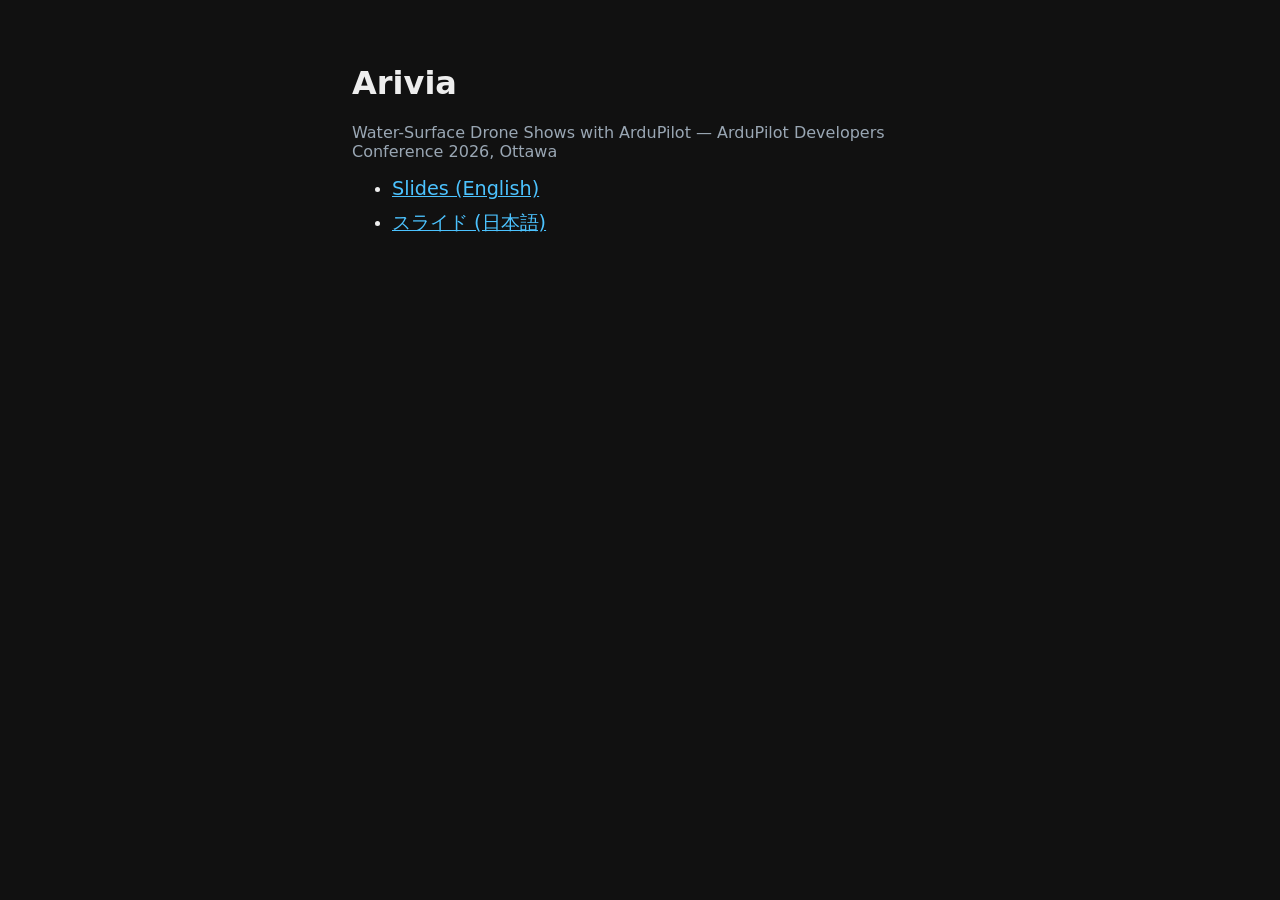
==== index.html @ e6fe4ad2 "Add APDC 2026 Arivia slides (EN/JA)" ====
<!doctype html>
<html lang="en">
<head>
<meta charset="utf-8">
<meta name="viewport" content="width=device-width, initial-scale=1">
<title>Arivia: Water-Surface Drone Shows with ArduPilot</title>
<style>
  body { font-family: system-ui, sans-serif; background:#111; color:#eee; max-width:36em; margin:4em auto; padding:0 1em; }
  a { color:#4cc3ff; font-size:1.2em; }
  li { margin:.6em 0; }
  p { color:#9aa7b4; }
</style>
</head>
<body>
<h1>Arivia</h1>
<p>Water-Surface Drone Shows with ArduPilot — ArduPilot Developers Conference 2026, Ottawa</p>
<ul>
  <li><a href="en/">Slides (English)</a></li>
  <li><a href="ja/">スライド (日本語)</a></li>
</ul>
</body>
</html>
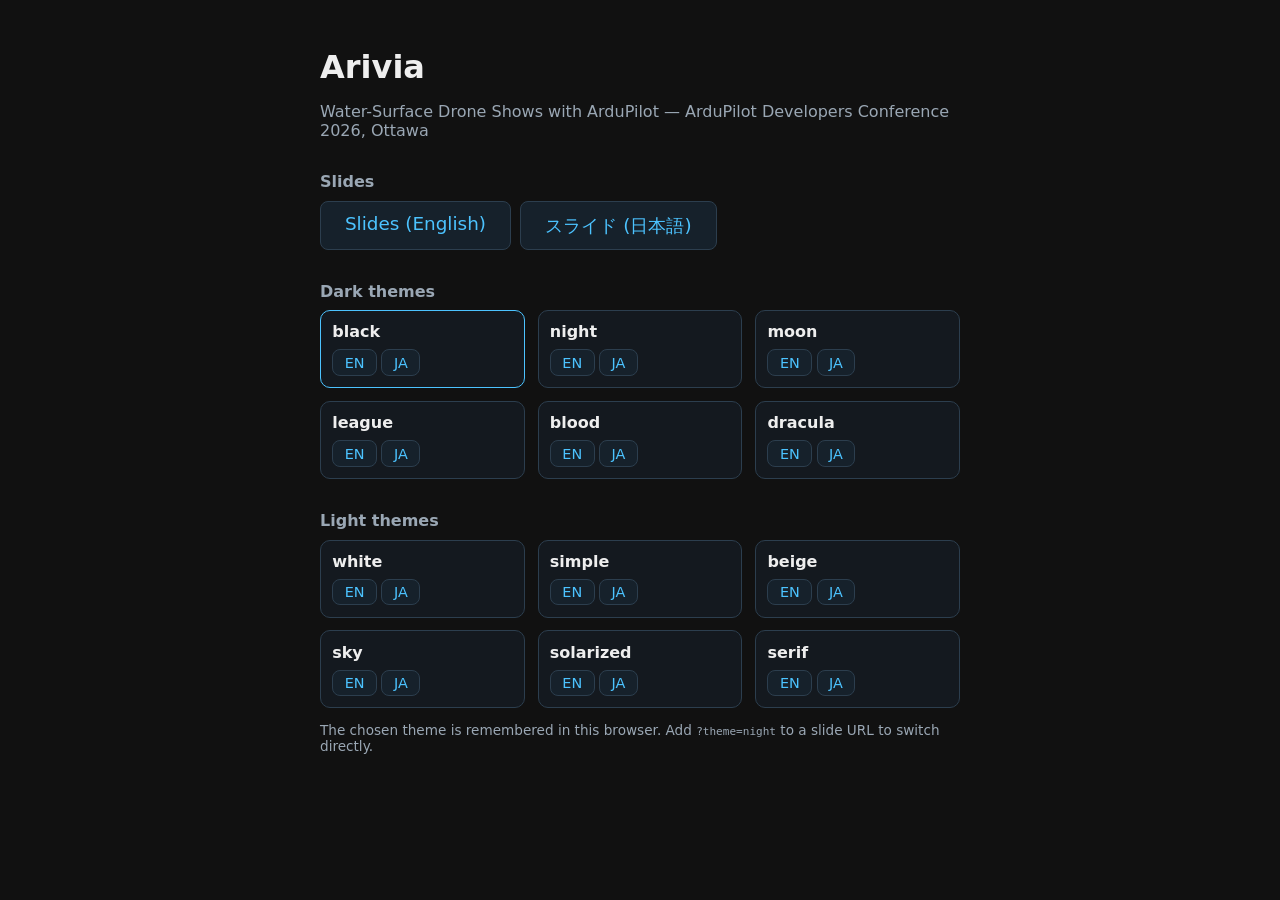
==== commit 10a2d0a9: "Add theme switcher: theme buttons on top page, ?theme= support in slides Co-Authored-By: Claude Sonn" ====
--- a/index.html
+++ b/index.html
@@ -5,18 +5,54 @@
 <meta name="viewport" content="width=device-width, initial-scale=1">
 <title>Arivia: Water-Surface Drone Shows with ArduPilot</title>
 <style>
-  body { font-family: system-ui, sans-serif; background:#111; color:#eee; max-width:36em; margin:4em auto; padding:0 1em; }
-  a { color:#4cc3ff; font-size:1.2em; }
-  li { margin:.6em 0; }
+  body { font-family: system-ui, sans-serif; background:#111; color:#eee; max-width:40em; margin:3em auto; padding:0 1em; }
+  h1 { margin-bottom:.2em; }
+  h2 { font-size:1em; color:#9aa7b4; font-weight:600; margin:2em 0 .6em; }
   p { color:#9aa7b4; }
+  .btn { display:inline-block; padding:.45em 1em; border-radius:8px; border:1px solid #2c3e4e; background:#16212b;
+         color:#4cc3ff; text-decoration:none; font-size:1em; }
+  .btn:hover, .btn:focus-visible { background:#1f3142; border-color:#4cc3ff; }
+  .btn.main { font-size:1.15em; padding:.6em 1.3em; }
+  .row { display:flex; flex-wrap:wrap; gap:.6em; }
+  .themes { display:grid; grid-template-columns:repeat(auto-fill, minmax(11em, 1fr)); gap:.8em; }
+  .card { border:1px solid #2c3e4e; border-radius:10px; padding:.7em; background:#14191f; }
+  .card b { display:block; margin-bottom:.5em; }
+  .card .btn { padding:.3em .8em; font-size:.9em; margin-right:.3em; }
+  .card.on { border-color:#4cc3ff; }
 </style>
 </head>
 <body>
 <h1>Arivia</h1>
 <p>Water-Surface Drone Shows with ArduPilot — ArduPilot Developers Conference 2026, Ottawa</p>
-<ul>
-  <li><a href="en/">Slides (English)</a></li>
-  <li><a href="ja/">スライド (日本語)</a></li>
-</ul>
+
+<h2>Slides</h2>
+<div class="row">
+  <a class="btn main" href="en/">Slides (English)</a>
+  <a class="btn main" href="ja/">スライド (日本語)</a>
+</div>
+
+<h2>Dark themes</h2>
+<div class="themes" id="dark"></div>
+<h2>Light themes</h2>
+<div class="themes" id="light"></div>
+<p style="font-size:.85em">The chosen theme is remembered in this browser. Add <code>?theme=night</code> to a slide URL to switch directly.</p>
+
+<script>
+  var T = { dark: ['black','night','moon','league','blood','dracula'],
+            light: ['white','simple','beige','sky','solarized','serif'] };
+  var cur = 'black';
+  try { cur = localStorage.getItem('arivia-theme') || cur; } catch (e) {}
+  Object.keys(T).forEach(function (g) {
+    var box = document.getElementById(g);
+    T[g].forEach(function (t) {
+      var d = document.createElement('div');
+      d.className = 'card' + (t === cur ? ' on' : '');
+      d.innerHTML = '<b>' + t + '</b>' +
+        '<a class="btn" href="en/?theme=' + t + '">EN</a>' +
+        '<a class="btn" href="ja/?theme=' + t + '">JA</a>';
+      box.appendChild(d);
+    });
+  });
+</script>
 </body>
 </html>
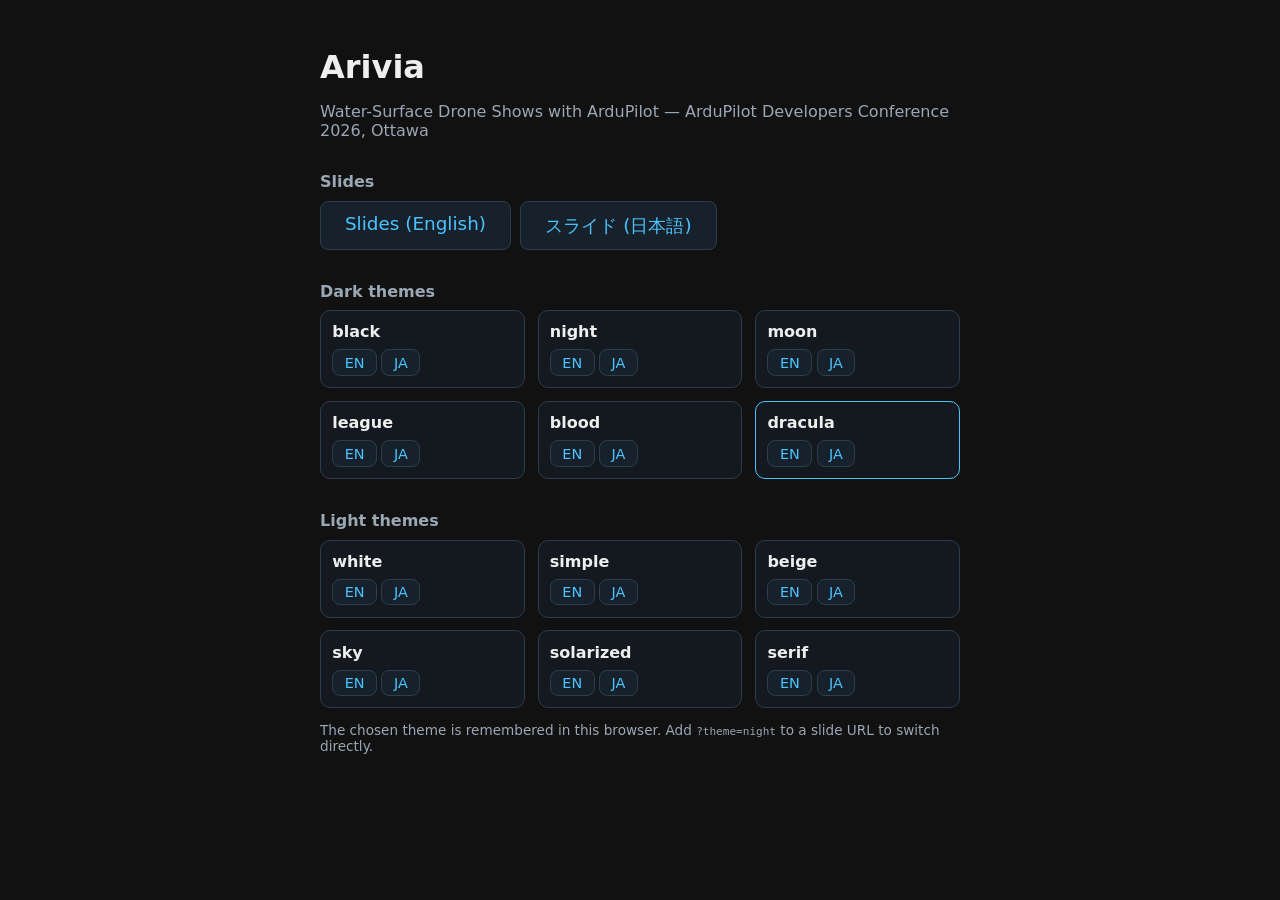
==== commit a852ab74: "Make dracula the default theme Co-Authored-By: Claude Sonnet 5.5 <noreply@anthropic.com>" ====
--- a/index.html
+++ b/index.html
@@ -40,7 +40,7 @@
 <script>
   var T = { dark: ['black','night','moon','league','blood','dracula'],
             light: ['white','simple','beige','sky','solarized','serif'] };
-  var cur = 'black';
+  var cur = 'dracula';
   try { cur = localStorage.getItem('arivia-theme') || cur; } catch (e) {}
   Object.keys(T).forEach(function (g) {
     var box = document.getElementById(g);
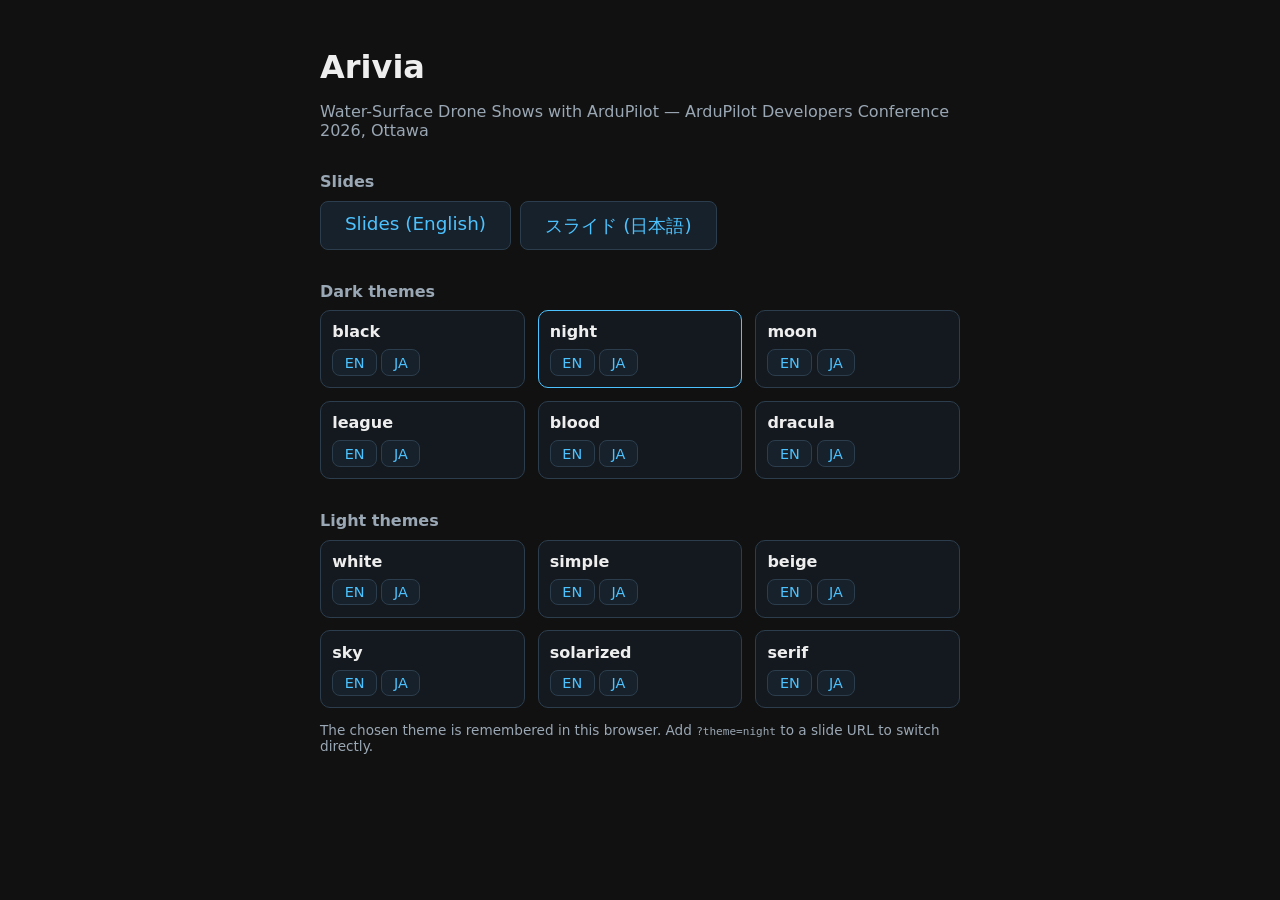
==== commit 3fbff7d1: "Make night the default theme Co-Authored-By: Claude Sonnet 5.5 <noreply@anthropic.com>" ====
--- a/index.html
+++ b/index.html
@@ -40,7 +40,7 @@
 <script>
   var T = { dark: ['black','night','moon','league','blood','dracula'],
             light: ['white','simple','beige','sky','solarized','serif'] };
-  var cur = 'dracula';
+  var cur = 'night';
   try { cur = localStorage.getItem('arivia-theme') || cur; } catch (e) {}
   Object.keys(T).forEach(function (g) {
     var box = document.getElementById(g);
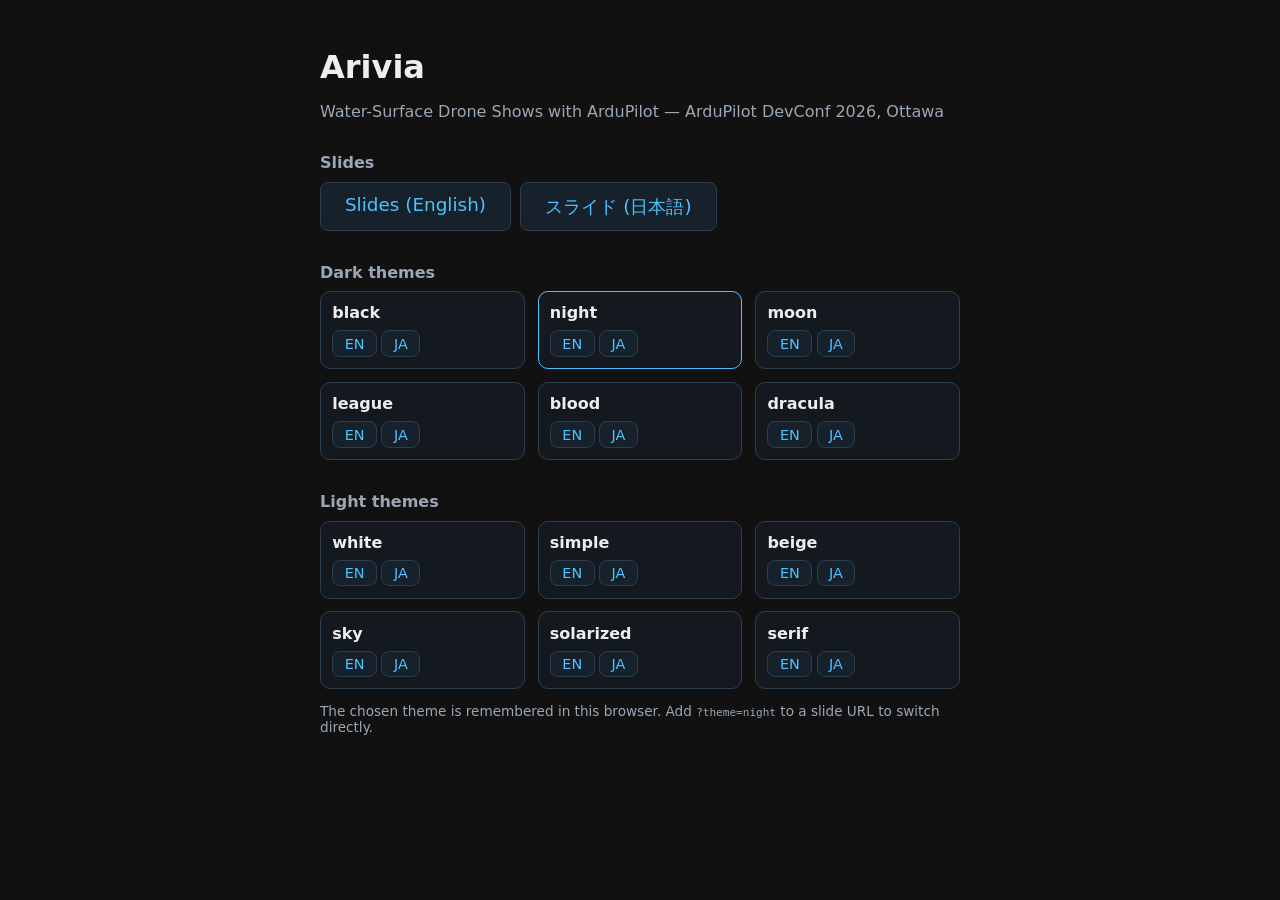
==== commit f9d81d12: "Use 'ArduPilot DevConf 2026' as the conference name Co-Authored-By: Claude Sonnet 5.5 <noreply@anthr" ====
--- a/index.html
+++ b/index.html
@@ -23,7 +23,7 @@
 </head>
 <body>
 <h1>Arivia</h1>
-<p>Water-Surface Drone Shows with ArduPilot — ArduPilot Developers Conference 2026, Ottawa</p>
+<p>Water-Surface Drone Shows with ArduPilot — ArduPilot DevConf 2026, Ottawa</p>
 
 <h2>Slides</h2>
 <div class="row">
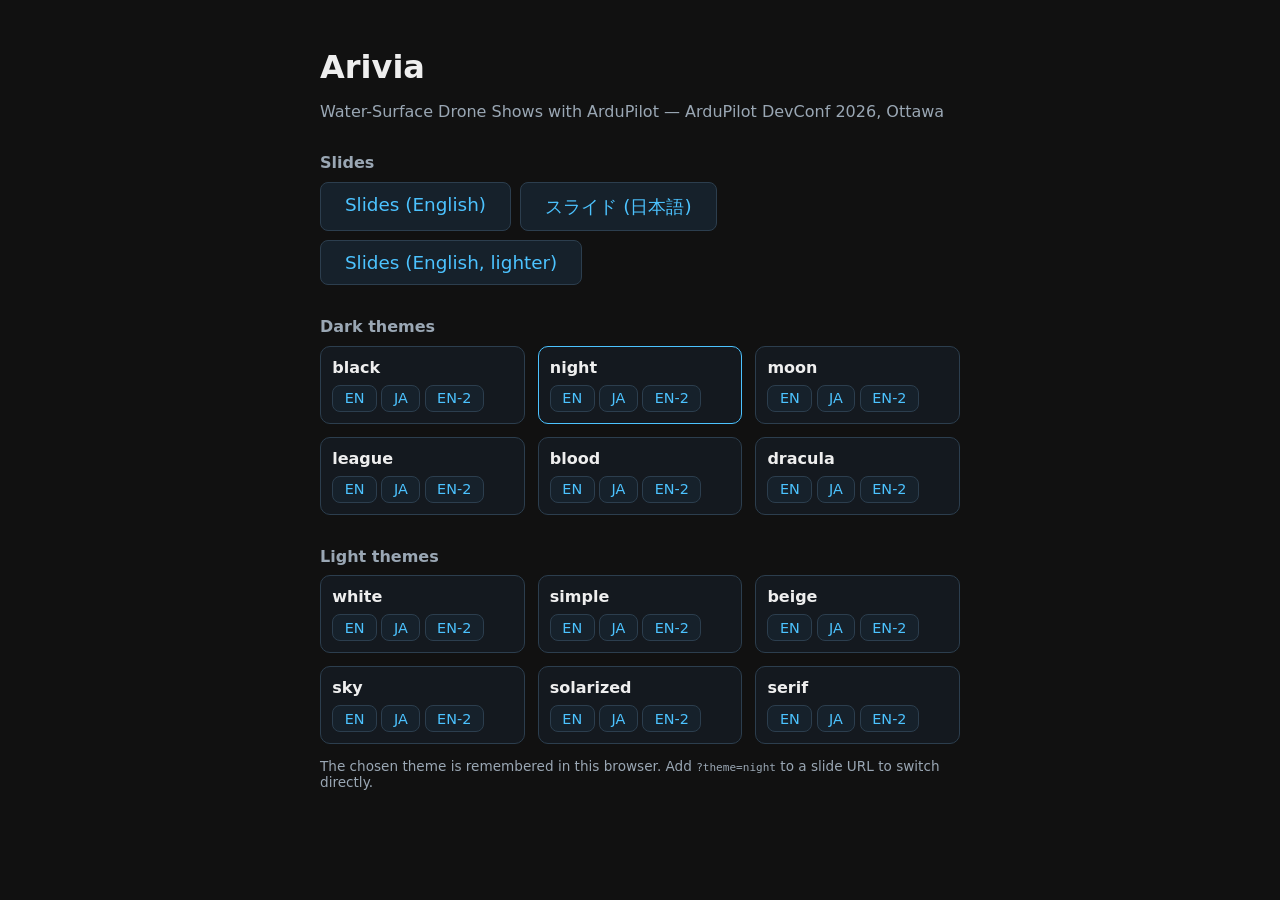
==== commit d214cf46: "Add /en-2/: lighter English slides (less text, videos on their own slides) Co-Authored-By: Claude So" ====
--- a/index.html
+++ b/index.html
@@ -29,6 +29,7 @@
 <div class="row">
   <a class="btn main" href="en/">Slides (English)</a>
   <a class="btn main" href="ja/">スライド (日本語)</a>
+  <a class="btn main" href="en-2/">Slides (English, lighter)</a>
 </div>
 
 <h2>Dark themes</h2>
@@ -49,7 +50,8 @@
       d.className = 'card' + (t === cur ? ' on' : '');
       d.innerHTML = '<b>' + t + '</b>' +
         '<a class="btn" href="en/?theme=' + t + '">EN</a>' +
-        '<a class="btn" href="ja/?theme=' + t + '">JA</a>';
+        '<a class="btn" href="ja/?theme=' + t + '">JA</a>' +
+        '<a class="btn" href="en-2/?theme=' + t + '">EN-2</a>';
       box.appendChild(d);
     });
   });
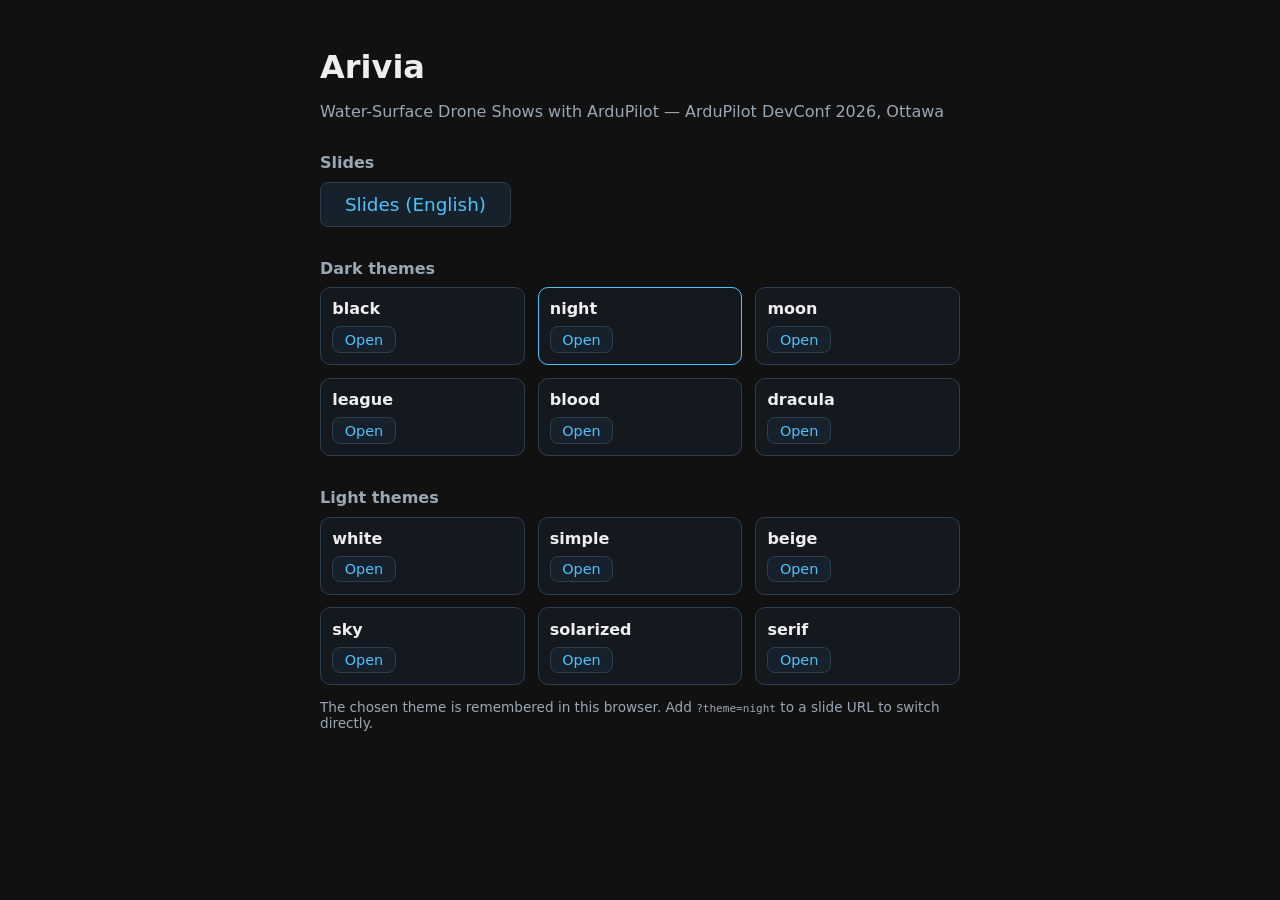
==== commit 89a752a2: "Retire the 8-slide EN/JA decks: en/ redirects to en-2/, ja/ removed (kept on branch archive/en-ja-8s" ====
--- a/index.html
+++ b/index.html
@@ -27,9 +27,7 @@
 
 <h2>Slides</h2>
 <div class="row">
-  <a class="btn main" href="en/">Slides (English)</a>
-  <a class="btn main" href="ja/">スライド (日本語)</a>
-  <a class="btn main" href="en-2/">Slides (English, lighter)</a>
+  <a class="btn main" href="en-2/">Slides (English)</a>
 </div>
 
 <h2>Dark themes</h2>
@@ -49,9 +47,7 @@
       var d = document.createElement('div');
       d.className = 'card' + (t === cur ? ' on' : '');
       d.innerHTML = '<b>' + t + '</b>' +
-        '<a class="btn" href="en/?theme=' + t + '">EN</a>' +
-        '<a class="btn" href="ja/?theme=' + t + '">JA</a>' +
-        '<a class="btn" href="en-2/?theme=' + t + '">EN-2</a>';
+        '<a class="btn" href="en-2/?theme=' + t + '">Open</a>';
       box.appendChild(d);
     });
   });
